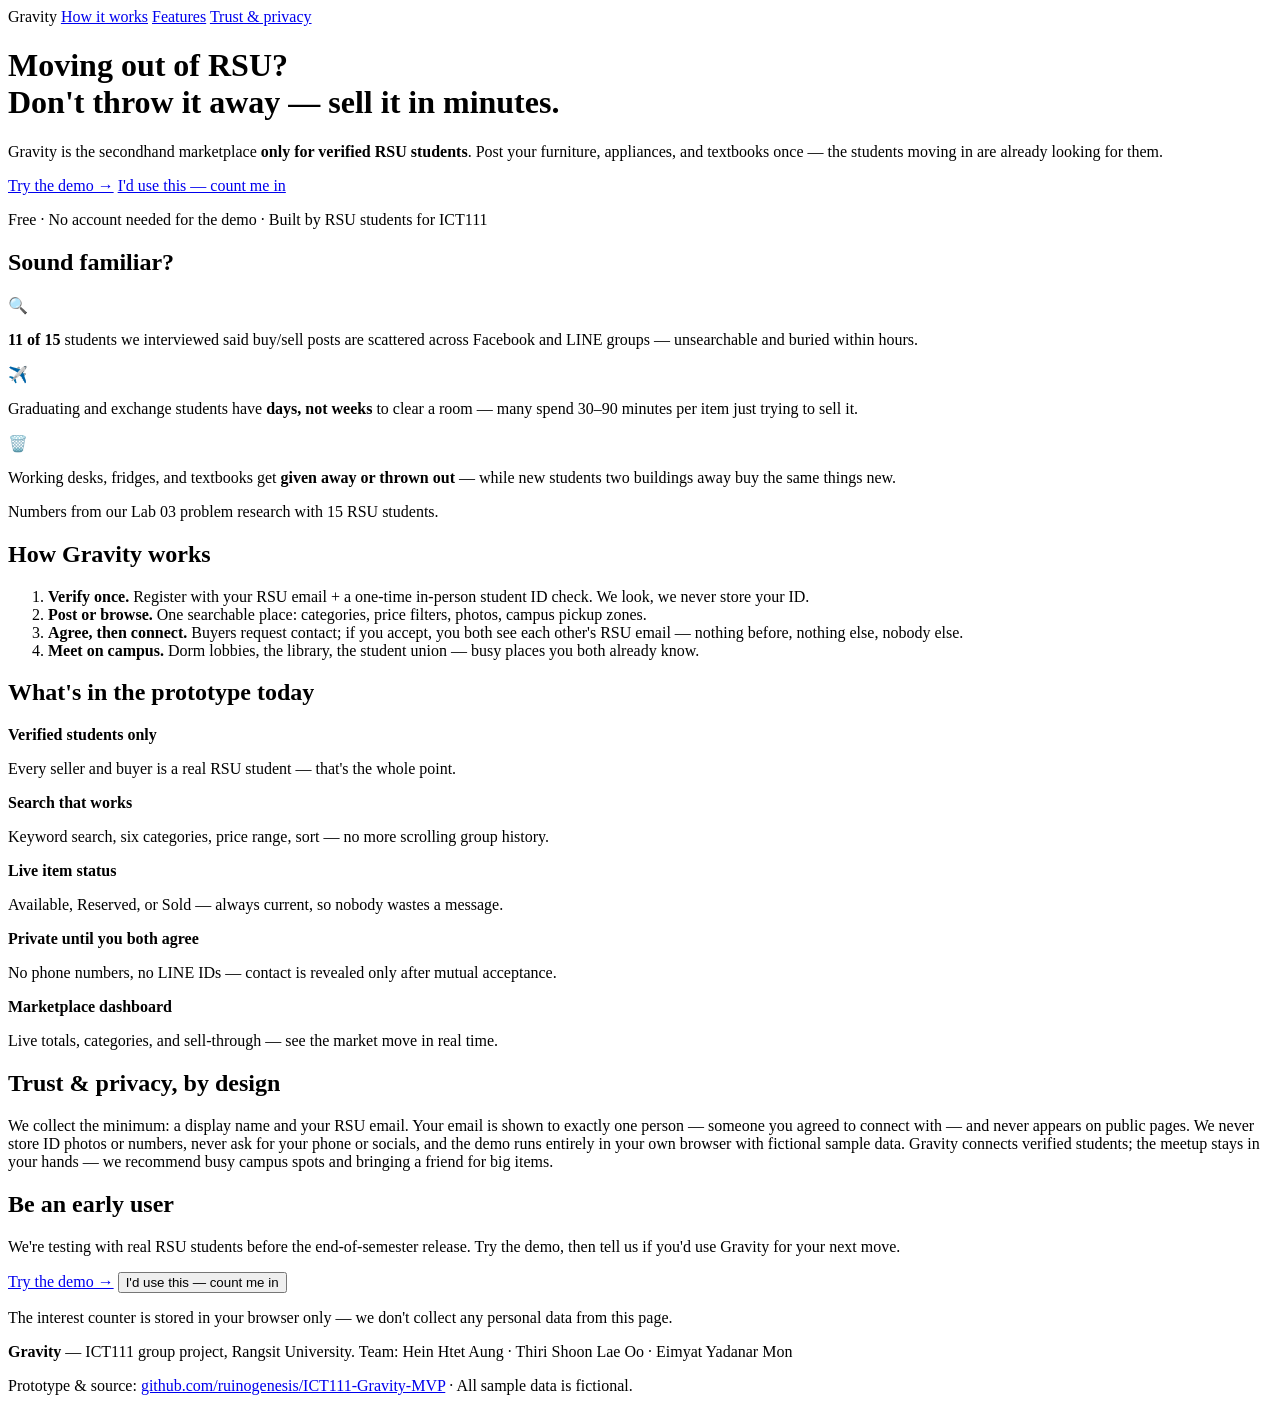
==== landing-page/index.html @ 0547652b "Create index.html" ====
<!DOCTYPE html>
<html lang="en">
<head>
<meta charset="UTF-8">
<meta name="viewport" content="width=device-width, initial-scale=1.0">
<title>Gravity — Sell &amp; find secondhand at RSU</title>
<meta name="description" content="The verified secondhand marketplace for RSU students. Post once, be found fast — furniture, appliances, textbooks.">
<link rel="stylesheet" href="style.css">
</head>
<body>

<!-- HERO -->
<header class="hero">
  <nav class="hero-nav">
    <span class="logo">Gravity</span>
    <a href="#how">How it works</a>
    <a href="#features">Features</a>
    <a href="#trust">Trust &amp; privacy</a>
  </nav>
  <div class="hero-inner">
    <h1>Moving out of RSU?<br>Don't throw it away — sell it in minutes.</h1>
    <p class="sub">Gravity is the secondhand marketplace <b>only for verified RSU students</b>. Post your furniture, appliances, and textbooks once — the students moving in are already looking for them.</p>
    <a class="cta" id="cta-demo" href="https://ruinogenesis.github.io/ICT111-Gravity-MVP/prototype/index.html">Try the demo →</a>
    <a class="cta ghost" id="cta-interest" href="#interest">I'd use this — count me in</a>
    <p class="tiny">Free · No account needed for the demo · Built by RSU students for ICT111</p>
  </div>
</header>

<main>

<!-- PROBLEM -->
<section class="band">
  <h2>Sound familiar?</h2>
  <div class="cols">
    <div class="col">
      <span class="big">🔍</span>
      <p><b>11 of 15</b> students we interviewed said buy/sell posts are scattered across Facebook and LINE groups — unsearchable and buried within hours.</p>
    </div>
    <div class="col">
      <span class="big">✈️</span>
      <p>Graduating and exchange students have <b>days, not weeks</b> to clear a room — many spend 30–90 minutes per item just trying to sell it.</p>
    </div>
    <div class="col">
      <span class="big">🗑️</span>
      <p>Working desks, fridges, and textbooks get <b>given away or thrown out</b> — while new students two buildings away buy the same things new.</p>
    </div>
  </div>
  <p class="src">Numbers from our Lab 03 problem research with 15 RSU students.</p>
</section>

<!-- SOLUTION / HOW IT WORKS -->
<section class="band alt" id="how">
  <h2>How Gravity works</h2>
  <ol class="steps">
    <li><b>Verify once.</b> Register with your RSU email + a one-time in-person student ID check. We look, we never store your ID.</li>
    <li><b>Post or browse.</b> One searchable place: categories, price filters, photos, campus pickup zones.</li>
    <li><b>Agree, then connect.</b> Buyers request contact; if you accept, you both see each other's RSU email — nothing before, nothing else, nobody else.</li>
    <li><b>Meet on campus.</b> Dorm lobbies, the library, the student union — busy places you both already know.</li>
  </ol>
</section>

<!-- FEATURES -->
<section class="band" id="features">
  <h2>What's in the prototype today</h2>
  <div class="feat-grid">
    <div class="feat"><b>Verified students only</b><p>Every seller and buyer is a real RSU student — that's the whole point.</p></div>
    <div class="feat"><b>Search that works</b><p>Keyword search, six categories, price range, sort — no more scrolling group history.</p></div>
    <div class="feat"><b>Live item status</b><p>Available, Reserved, or Sold — always current, so nobody wastes a message.</p></div>
    <div class="feat"><b>Private until you both agree</b><p>No phone numbers, no LINE IDs — contact is revealed only after mutual acceptance.</p></div>
    <div class="feat"><b>Marketplace dashboard</b><p>Live totals, categories, and sell-through — see the market move in real time.</p></div>
  </div>
</section>

<!-- TRUST / RESPONSIBLE DATA -->
<section class="band alt" id="trust">
  <h2>Trust &amp; privacy, by design</h2>
  <p class="trust-p">We collect the minimum: a display name and your RSU email. Your email is shown to exactly one person — someone you agreed to connect with — and never appears on public pages. We never store ID photos or numbers, never ask for your phone or socials, and the demo runs entirely in your own browser with fictional sample data. Gravity connects verified students; the meetup stays in your hands — we recommend busy campus spots and bringing a friend for big items.</p>
</section>

<!-- INTEREST CTA -->
<section class="band" id="interest">
  <h2>Be an early user</h2>
  <p>We're testing with real RSU students before the end-of-semester release. Try the demo, then tell us if you'd use Gravity for your next move.</p>
  <a class="cta" id="cta-demo2" href="https://ruinogenesis.github.io/ICT111-Gravity-MVP/prototype/index.html">Try the demo →</a>
  <button class="cta ghost" id="interest-btn">I'd use this — count me in</button>
  <p id="interest-msg" class="tiny hidden"></p>
  <p class="tiny">The interest counter is stored in your browser only — we don't collect any personal data from this page.</p>
</section>

</main>

<footer class="footer">
  <p><b>Gravity</b> — ICT111 group project, Rangsit University. Team: Hein Htet Aung · Thiri Shoon Lae Oo · Eimyat Yadanar Mon</p>
  <p>Prototype &amp; source: <a href="https://github.com/ruinogenesis/ICT111-Gravity-MVP">github.com/ruinogenesis/ICT111-Gravity-MVP</a> · All sample data is fictional.</p>
</footer>

<script src="script.js"></script>
</body>
</html>
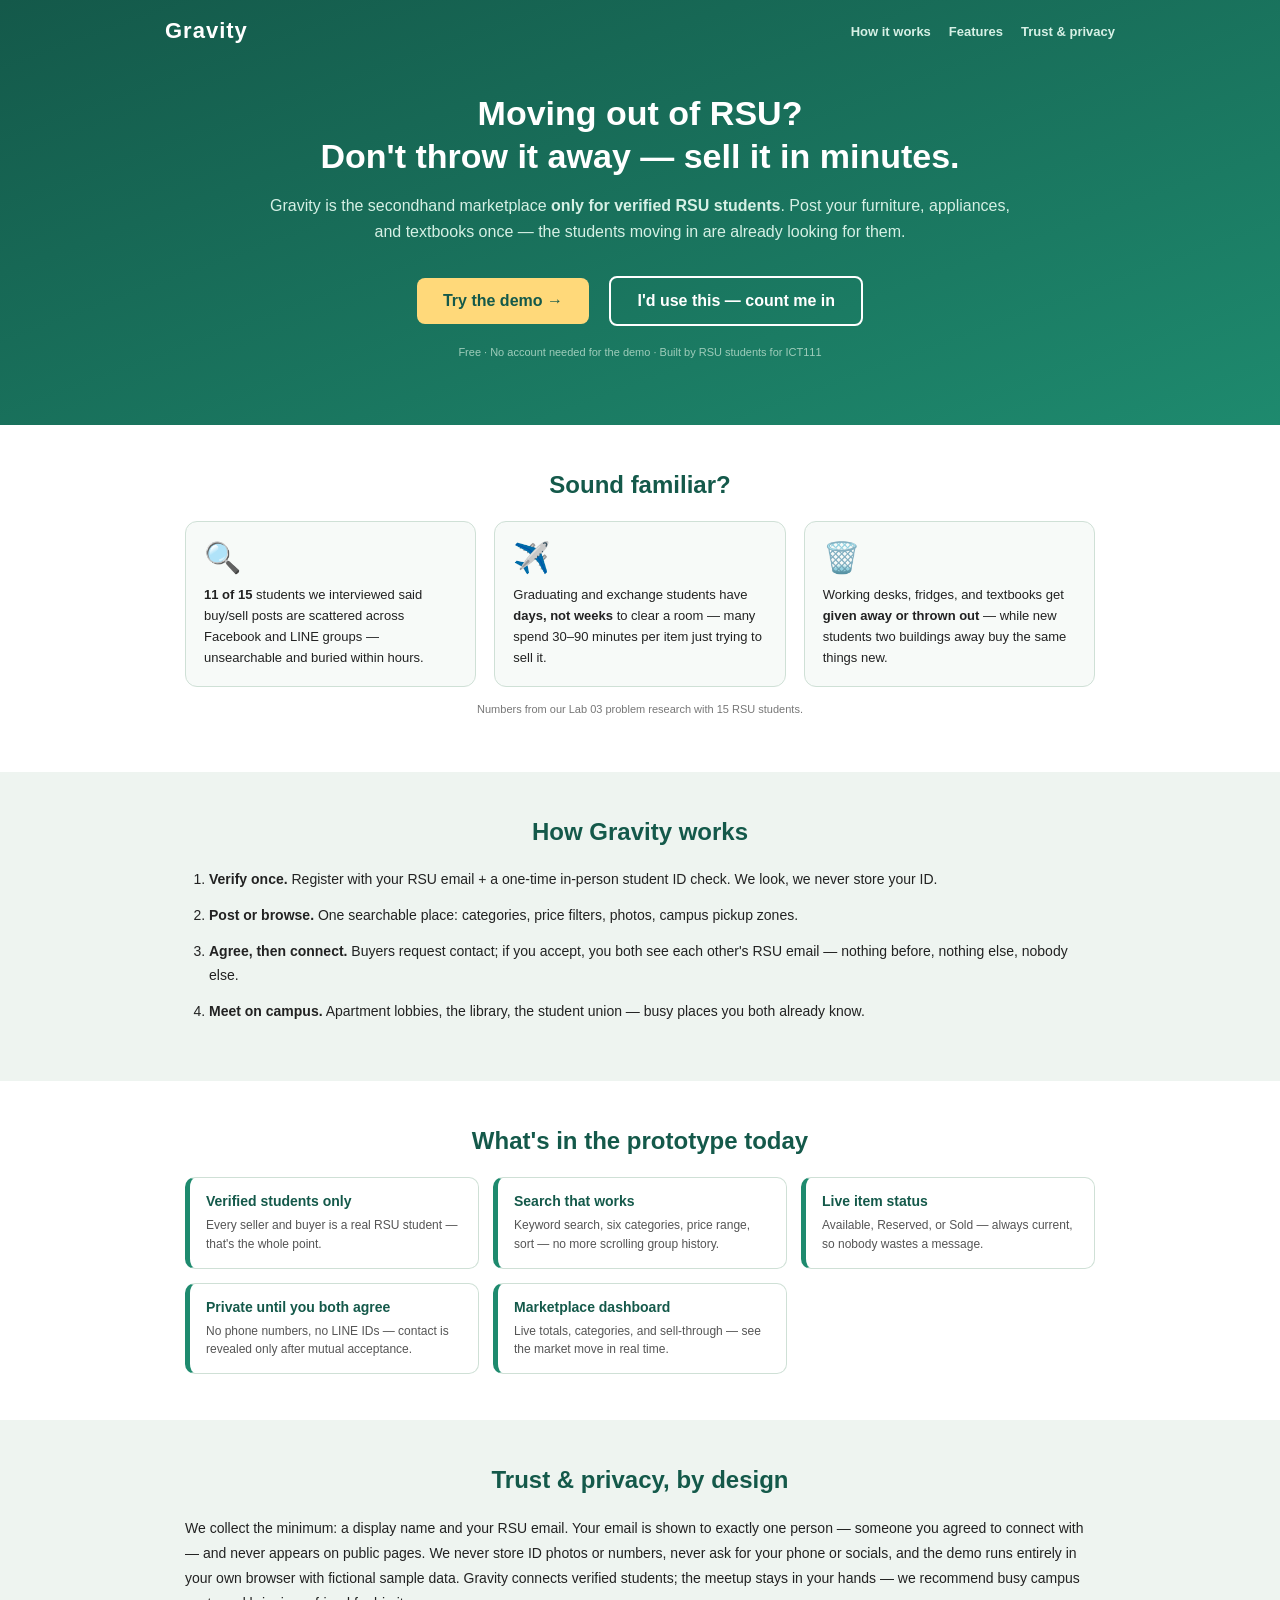
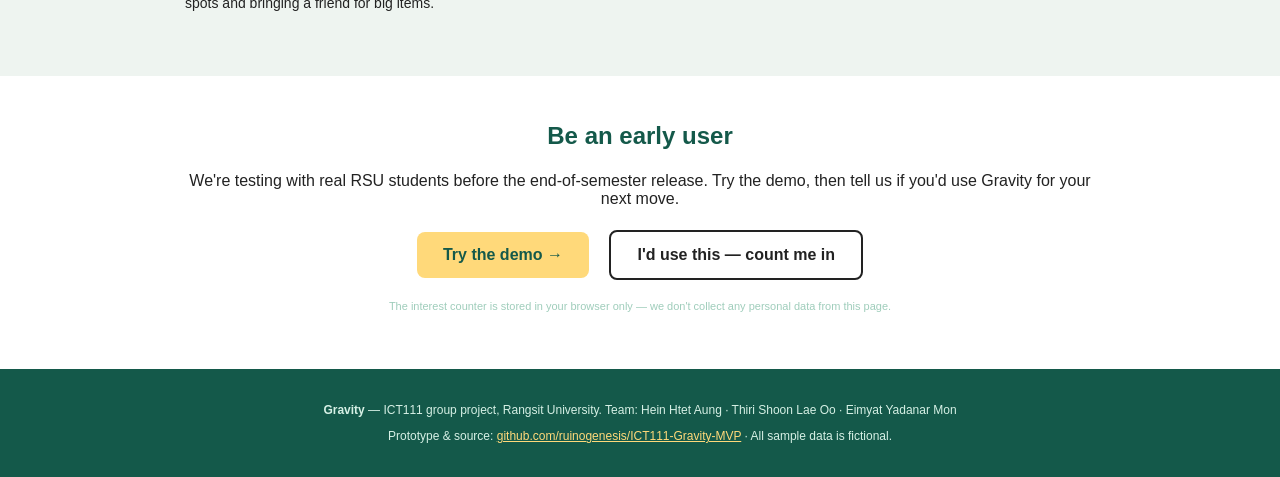
==== commit 98fc1856: "Update index.html" ====
--- a/landing-page/index.html
+++ b/landing-page/index.html
@@ -9,7 +9,7 @@
 </head>
 <body>
 
-<!-- HERO -->
+
 <header class="hero">
   <nav class="hero-nav">
     <span class="logo">Gravity</span>
@@ -28,7 +28,7 @@
 
 <main>
 
-<!-- PROBLEM -->
+
 <section class="band">
   <h2>Sound familiar?</h2>
   <div class="cols">
@@ -48,18 +48,17 @@
   <p class="src">Numbers from our Lab 03 problem research with 15 RSU students.</p>
 </section>
 
-<!-- SOLUTION / HOW IT WORKS -->
 <section class="band alt" id="how">
   <h2>How Gravity works</h2>
   <ol class="steps">
     <li><b>Verify once.</b> Register with your RSU email + a one-time in-person student ID check. We look, we never store your ID.</li>
     <li><b>Post or browse.</b> One searchable place: categories, price filters, photos, campus pickup zones.</li>
     <li><b>Agree, then connect.</b> Buyers request contact; if you accept, you both see each other's RSU email — nothing before, nothing else, nobody else.</li>
-    <li><b>Meet on campus.</b> Dorm lobbies, the library, the student union — busy places you both already know.</li>
+    <li><b>Meet on campus.</b> Apartment lobbies, the library, the student union — busy places you both already know.</li>
   </ol>
 </section>
 
-<!-- FEATURES -->
+
 <section class="band" id="features">
   <h2>What's in the prototype today</h2>
   <div class="feat-grid">
@@ -71,7 +70,7 @@
   </div>
 </section>
 
-<!-- TRUST / RESPONSIBLE DATA -->
+
 <section class="band alt" id="trust">
   <h2>Trust &amp; privacy, by design</h2>
   <p class="trust-p">We collect the minimum: a display name and your RSU email. Your email is shown to exactly one person — someone you agreed to connect with — and never appears on public pages. We never store ID photos or numbers, never ask for your phone or socials, and the demo runs entirely in your own browser with fictional sample data. Gravity connects verified students; the meetup stays in your hands — we recommend busy campus spots and bringing a friend for big items.</p>
--- a/landing-page/style.css
+++ b/landing-page/style.css
@@ -0,0 +1,55 @@
+/* Gravity landing page — same visual language as the prototype (Lab 05 → v0.3) */
+* { box-sizing: border-box; }
+body { font-family: Verdana, Arial, sans-serif; margin: 0; color: #222; background: #fff; }
+
+/* Hero */
+.hero { background: linear-gradient(160deg, #14594a 0%, #1e8a6e 100%); color: white; padding: 0 20px 56px; }
+.hero-nav { max-width: 950px; margin: 0 auto; padding: 18px 0; display: flex; align-items: center; gap: 18px; flex-wrap: wrap; }
+.logo { font-size: 22px; font-weight: bold; letter-spacing: 1px; margin-right: auto; }
+.hero-nav a { color: #d6f0e5; text-decoration: none; font-size: 13px; font-weight: bold; }
+.hero-nav a:hover { color: white; }
+.hero-inner { max-width: 760px; margin: 30px auto 0; text-align: center; }
+.hero h1 { font-size: 34px; line-height: 1.25; margin: 0 0 16px; }
+.sub { font-size: 16px; line-height: 1.6; color: #d6f0e5; margin: 0 0 26px; }
+.tiny { font-size: 11px; color: #9fcdbb; margin-top: 14px; }
+
+/* CTA buttons */
+.cta { display: inline-block; background: #ffd97a; color: #14594a; font-weight: bold; font-size: 16px; padding: 14px 26px; border-radius: 8px; text-decoration: none; border: none; cursor: pointer; margin: 6px 8px; font-family: inherit; }
+.cta:hover { background: #ffe9ad; }
+.cta.ghost { background: transparent; color: inherit; border: 2px solid currentColor; }
+
+/* Bands */
+.band { max-width: 950px; margin: 0 auto; padding: 46px 20px; text-align: center; }
+.band.alt { max-width: none; background: #eef4f0; }
+.band.alt > * { max-width: 910px; margin-left: auto; margin-right: auto; }
+.band h2 { font-size: 24px; color: #14594a; margin: 0 0 22px; }
+
+/* Problem columns */
+.cols { display: grid; grid-template-columns: repeat(auto-fit, minmax(220px, 1fr)); gap: 18px; text-align: left; }
+.col { background: #f7faf8; border: 1px solid #cfe0d6; border-radius: 12px; padding: 18px; }
+.col .big { font-size: 30px; }
+.col p { font-size: 13px; line-height: 1.6; margin: 10px 0 0; }
+.src { font-size: 11px; color: #777; margin-top: 16px; }
+
+/* Steps */
+.steps { text-align: left; font-size: 14px; line-height: 1.7; padding-left: 24px; margin: 0 auto; max-width: 640px; }
+.steps li { margin-bottom: 12px; }
+
+/* Features */
+.feat-grid { display: grid; grid-template-columns: repeat(auto-fit, minmax(240px, 1fr)); gap: 14px; text-align: left; }
+.feat { border: 1px solid #cfe0d6; border-left: 5px solid #1e8a6e; border-radius: 10px; padding: 14px 16px; background: white; }
+.feat b { color: #14594a; font-size: 14px; }
+.feat p { font-size: 12px; color: #555; line-height: 1.55; margin: 6px 0 0; }
+
+/* Trust */
+.trust-p { font-size: 14px; line-height: 1.8; text-align: left; }
+
+/* Footer */
+.footer { background: #14594a; color: #d6f0e5; text-align: center; font-size: 12px; padding: 22px 15px; }
+.footer a { color: #ffd97a; }
+.hidden { display: none; }
+
+@media (max-width: 600px) {
+  .hero h1 { font-size: 25px; }
+  .band { padding: 34px 16px; }
+}
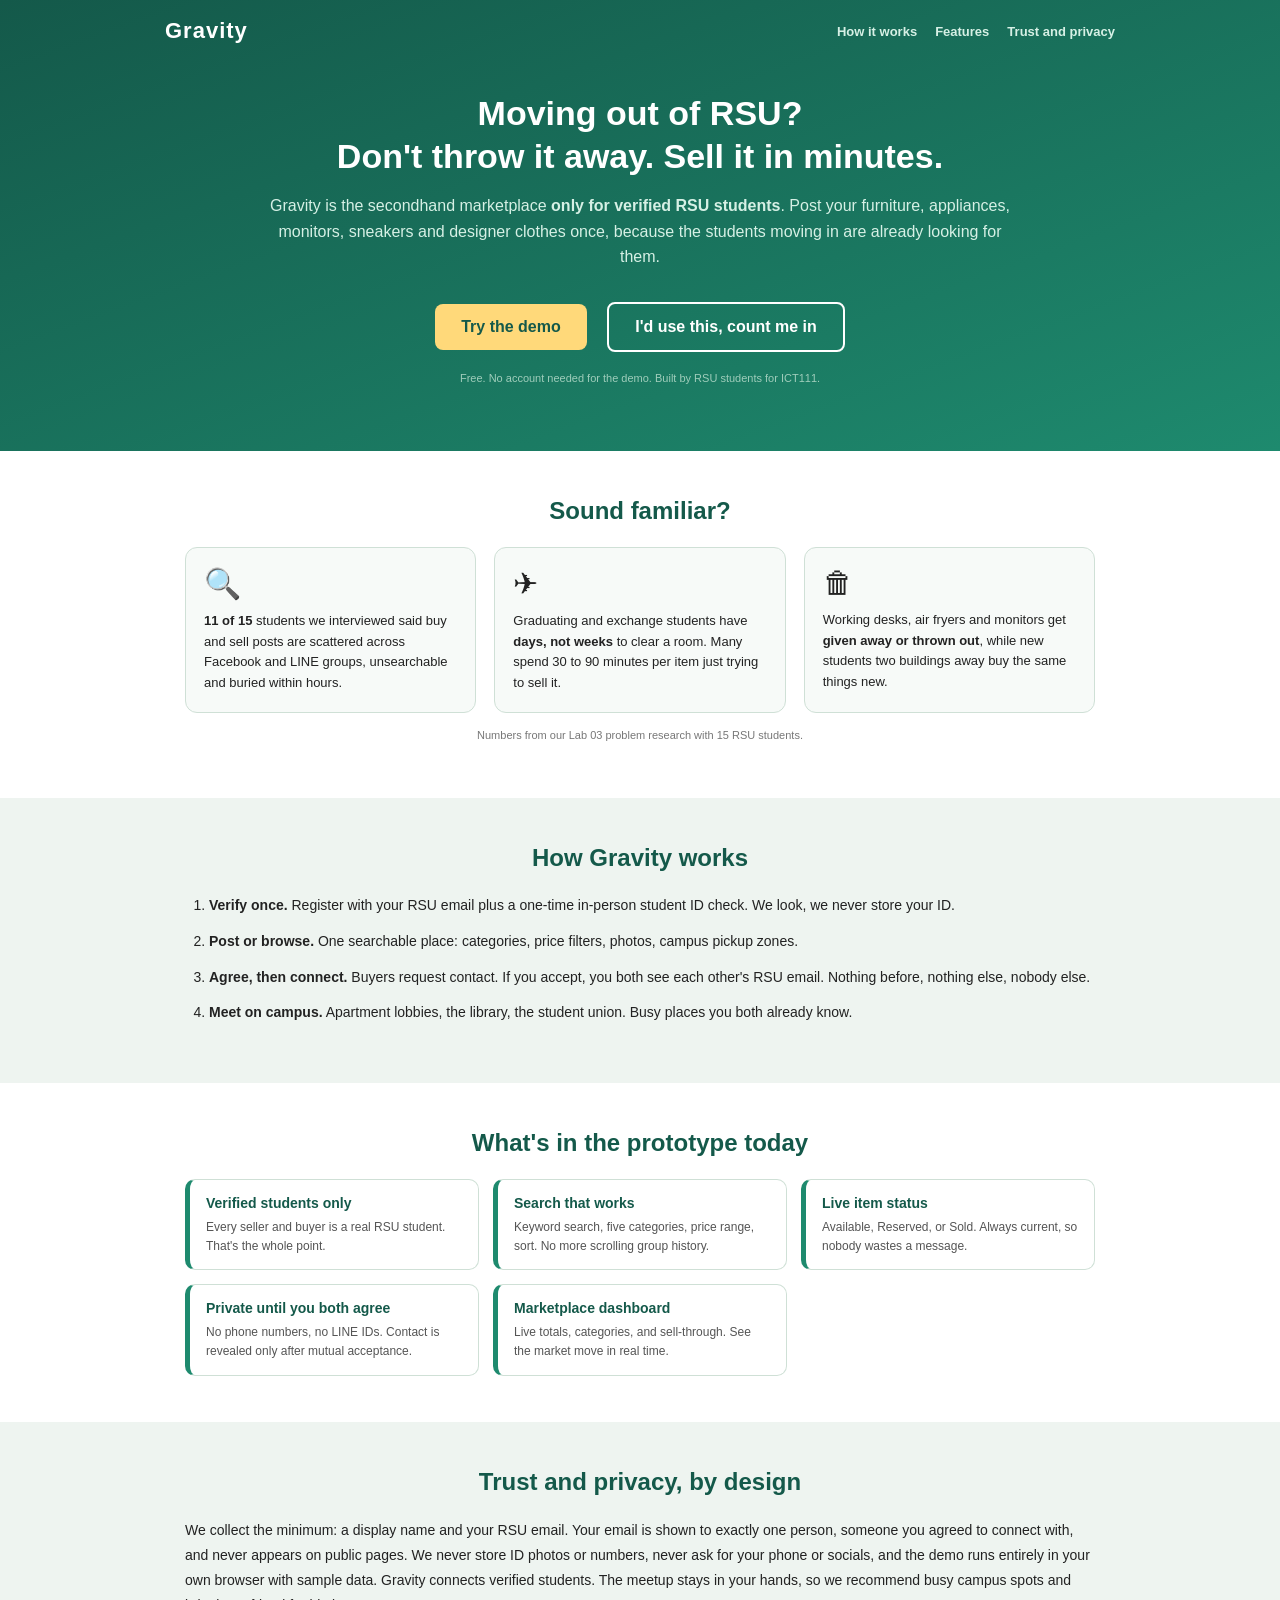
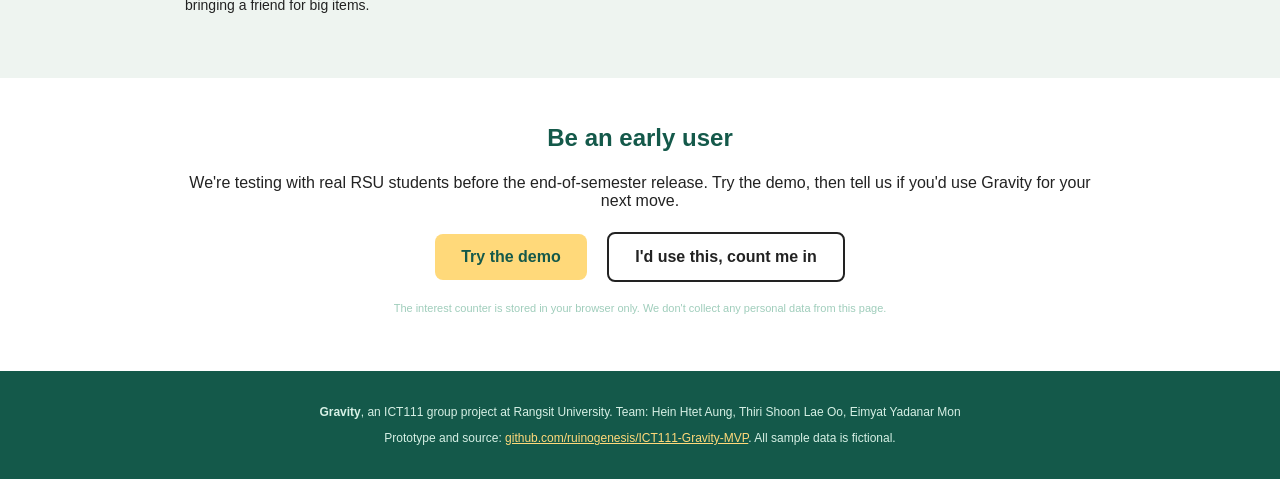
==== commit 24089a17: "Update index.html" ====
--- a/landing-page/index.html
+++ b/landing-page/index.html
@@ -3,95 +3,86 @@
 <head>
 <meta charset="UTF-8">
 <meta name="viewport" content="width=device-width, initial-scale=1.0">
-<title>Gravity — Sell &amp; find secondhand at RSU</title>
-<meta name="description" content="The verified secondhand marketplace for RSU students. Post once, be found fast — furniture, appliances, textbooks.">
+<title>Gravity: Sell and find secondhand at RSU</title>
+<meta name="description" content="The verified secondhand marketplace for RSU students. Post once, be found fast. Furniture, appliances, electronics, clothing.">
 <link rel="stylesheet" href="style.css">
 </head>
 <body>
 
-
-<header class="hero">
-  <nav class="hero-nav">
+<div class="hero">
+  <div class="hero-nav">
     <span class="logo">Gravity</span>
     <a href="#how">How it works</a>
     <a href="#features">Features</a>
-    <a href="#trust">Trust &amp; privacy</a>
-  </nav>
+    <a href="#trust">Trust and privacy</a>
+  </div>
   <div class="hero-inner">
-    <h1>Moving out of RSU?<br>Don't throw it away — sell it in minutes.</h1>
-    <p class="sub">Gravity is the secondhand marketplace <b>only for verified RSU students</b>. Post your furniture, appliances, and textbooks once — the students moving in are already looking for them.</p>
-    <a class="cta" id="cta-demo" href="https://ruinogenesis.github.io/ICT111-Gravity-MVP/prototype/index.html">Try the demo →</a>
-    <a class="cta ghost" id="cta-interest" href="#interest">I'd use this — count me in</a>
-    <p class="tiny">Free · No account needed for the demo · Built by RSU students for ICT111</p>
+    <h1>Moving out of RSU?<br>Don't throw it away. Sell it in minutes.</h1>
+    <p class="sub">Gravity is the secondhand marketplace <b>only for verified RSU students</b>. Post your furniture, appliances, monitors, sneakers and designer clothes once, because the students moving in are already looking for them.</p>
+    <a class="cta" id="cta-demo" href="https://ruinogenesis.github.io/ICT111-Gravity-MVP/prototype/index.html">Try the demo</a>
+    <a class="cta ghost" id="cta-interest" href="#interest">I'd use this, count me in</a>
+    <p class="tiny">Free. No account needed for the demo. Built by RSU students for ICT111.</p>
   </div>
-</header>
+</div>
 
-<main>
-
-
-<section class="band">
+<div class="band">
   <h2>Sound familiar?</h2>
   <div class="cols">
     <div class="col">
-      <span class="big">🔍</span>
-      <p><b>11 of 15</b> students we interviewed said buy/sell posts are scattered across Facebook and LINE groups — unsearchable and buried within hours.</p>
+      <span class="big">&#128269;</span>
+      <p><b>11 of 15</b> students we interviewed said buy and sell posts are scattered across Facebook and LINE groups, unsearchable and buried within hours.</p>
     </div>
     <div class="col">
-      <span class="big">✈️</span>
-      <p>Graduating and exchange students have <b>days, not weeks</b> to clear a room — many spend 30–90 minutes per item just trying to sell it.</p>
+      <span class="big">&#9992;</span>
+      <p>Graduating and exchange students have <b>days, not weeks</b> to clear a room. Many spend 30 to 90 minutes per item just trying to sell it.</p>
     </div>
     <div class="col">
-      <span class="big">🗑️</span>
-      <p>Working desks, fridges, and textbooks get <b>given away or thrown out</b> — while new students two buildings away buy the same things new.</p>
+      <span class="big">&#128465;</span>
+      <p>Working desks, air fryers and monitors get <b>given away or thrown out</b>, while new students two buildings away buy the same things new.</p>
     </div>
   </div>
   <p class="src">Numbers from our Lab 03 problem research with 15 RSU students.</p>
-</section>
+</div>
 
-<section class="band alt" id="how">
+<div class="band alt" id="how">
   <h2>How Gravity works</h2>
   <ol class="steps">
-    <li><b>Verify once.</b> Register with your RSU email + a one-time in-person student ID check. We look, we never store your ID.</li>
+    <li><b>Verify once.</b> Register with your RSU email plus a one-time in-person student ID check. We look, we never store your ID.</li>
     <li><b>Post or browse.</b> One searchable place: categories, price filters, photos, campus pickup zones.</li>
-    <li><b>Agree, then connect.</b> Buyers request contact; if you accept, you both see each other's RSU email — nothing before, nothing else, nobody else.</li>
-    <li><b>Meet on campus.</b> Apartment lobbies, the library, the student union — busy places you both already know.</li>
+    <li><b>Agree, then connect.</b> Buyers request contact. If you accept, you both see each other's RSU email. Nothing before, nothing else, nobody else.</li>
+    <li><b>Meet on campus.</b> Apartment lobbies, the library, the student union. Busy places you both already know.</li>
   </ol>
-</section>
+</div>
 
-
-<section class="band" id="features">
+<div class="band" id="features">
   <h2>What's in the prototype today</h2>
   <div class="feat-grid">
-    <div class="feat"><b>Verified students only</b><p>Every seller and buyer is a real RSU student — that's the whole point.</p></div>
-    <div class="feat"><b>Search that works</b><p>Keyword search, six categories, price range, sort — no more scrolling group history.</p></div>
-    <div class="feat"><b>Live item status</b><p>Available, Reserved, or Sold — always current, so nobody wastes a message.</p></div>
-    <div class="feat"><b>Private until you both agree</b><p>No phone numbers, no LINE IDs — contact is revealed only after mutual acceptance.</p></div>
-    <div class="feat"><b>Marketplace dashboard</b><p>Live totals, categories, and sell-through — see the market move in real time.</p></div>
+    <div class="feat"><b>Verified students only</b><p>Every seller and buyer is a real RSU student. That's the whole point.</p></div>
+    <div class="feat"><b>Search that works</b><p>Keyword search, five categories, price range, sort. No more scrolling group history.</p></div>
+    <div class="feat"><b>Live item status</b><p>Available, Reserved, or Sold. Always current, so nobody wastes a message.</p></div>
+    <div class="feat"><b>Private until you both agree</b><p>No phone numbers, no LINE IDs. Contact is revealed only after mutual acceptance.</p></div>
+    <div class="feat"><b>Marketplace dashboard</b><p>Live totals, categories, and sell-through. See the market move in real time.</p></div>
   </div>
-</section>
+</div>
 
+<div class="band alt" id="trust">
+  <h2>Trust and privacy, by design</h2>
+  <p class="trust-p">We collect the minimum: a display name and your RSU email. Your email is shown to exactly one person, someone you agreed to connect with, and never appears on public pages. We never store ID photos or numbers, never ask for your phone or socials, and the demo runs entirely in your own browser with sample data. Gravity connects verified students. The meetup stays in your hands, so we recommend busy campus spots and bringing a friend for big items.</p>
+</div>
 
-<section class="band alt" id="trust">
-  <h2>Trust &amp; privacy, by design</h2>
-  <p class="trust-p">We collect the minimum: a display name and your RSU email. Your email is shown to exactly one person — someone you agreed to connect with — and never appears on public pages. We never store ID photos or numbers, never ask for your phone or socials, and the demo runs entirely in your own browser with fictional sample data. Gravity connects verified students; the meetup stays in your hands — we recommend busy campus spots and bringing a friend for big items.</p>
-</section>
-
-<!-- INTEREST CTA -->
-<section class="band" id="interest">
+<div class="band" id="interest">
   <h2>Be an early user</h2>
   <p>We're testing with real RSU students before the end-of-semester release. Try the demo, then tell us if you'd use Gravity for your next move.</p>
-  <a class="cta" id="cta-demo2" href="https://ruinogenesis.github.io/ICT111-Gravity-MVP/prototype/index.html">Try the demo →</a>
-  <button class="cta ghost" id="interest-btn">I'd use this — count me in</button>
+  <a class="cta" id="cta-demo2" href="https://ruinogenesis.github.io/ICT111-Gravity-MVP/prototype/index.html">Try the demo</a>
+  <button class="cta ghost" id="interest-btn" onclick="countMeIn()">I'd use this, count me in</button>
   <p id="interest-msg" class="tiny hidden"></p>
-  <p class="tiny">The interest counter is stored in your browser only — we don't collect any personal data from this page.</p>
-</section>
+  <p class="tiny">The interest counter is stored in your browser only. We don't collect any personal data from this page.</p>
+</div>
 
-</main>
-
-<footer class="footer">
-  <p><b>Gravity</b> — ICT111 group project, Rangsit University. Team: Hein Htet Aung · Thiri Shoon Lae Oo · Eimyat Yadanar Mon</p>
-  <p>Prototype &amp; source: <a href="https://github.com/ruinogenesis/ICT111-Gravity-MVP">github.com/ruinogenesis/ICT111-Gravity-MVP</a> · All sample data is fictional.</p>
-</footer>
+<div class="footer">
+  <p><b>Gravity</b>, an ICT111 group project at Rangsit University. Team: Hein Htet Aung, Thiri Shoon Lae Oo, Eimyat Yadanar Mon</p>
+  <p>Prototype and source: <a href="https://github.com/ruinogenesis/ICT111-Gravity-MVP">github.com/ruinogenesis/ICT111-Gravity-MVP</a>. All sample data is fictional.</p>
+</div>
 
 <script src="script.js"></script>
 </body>
